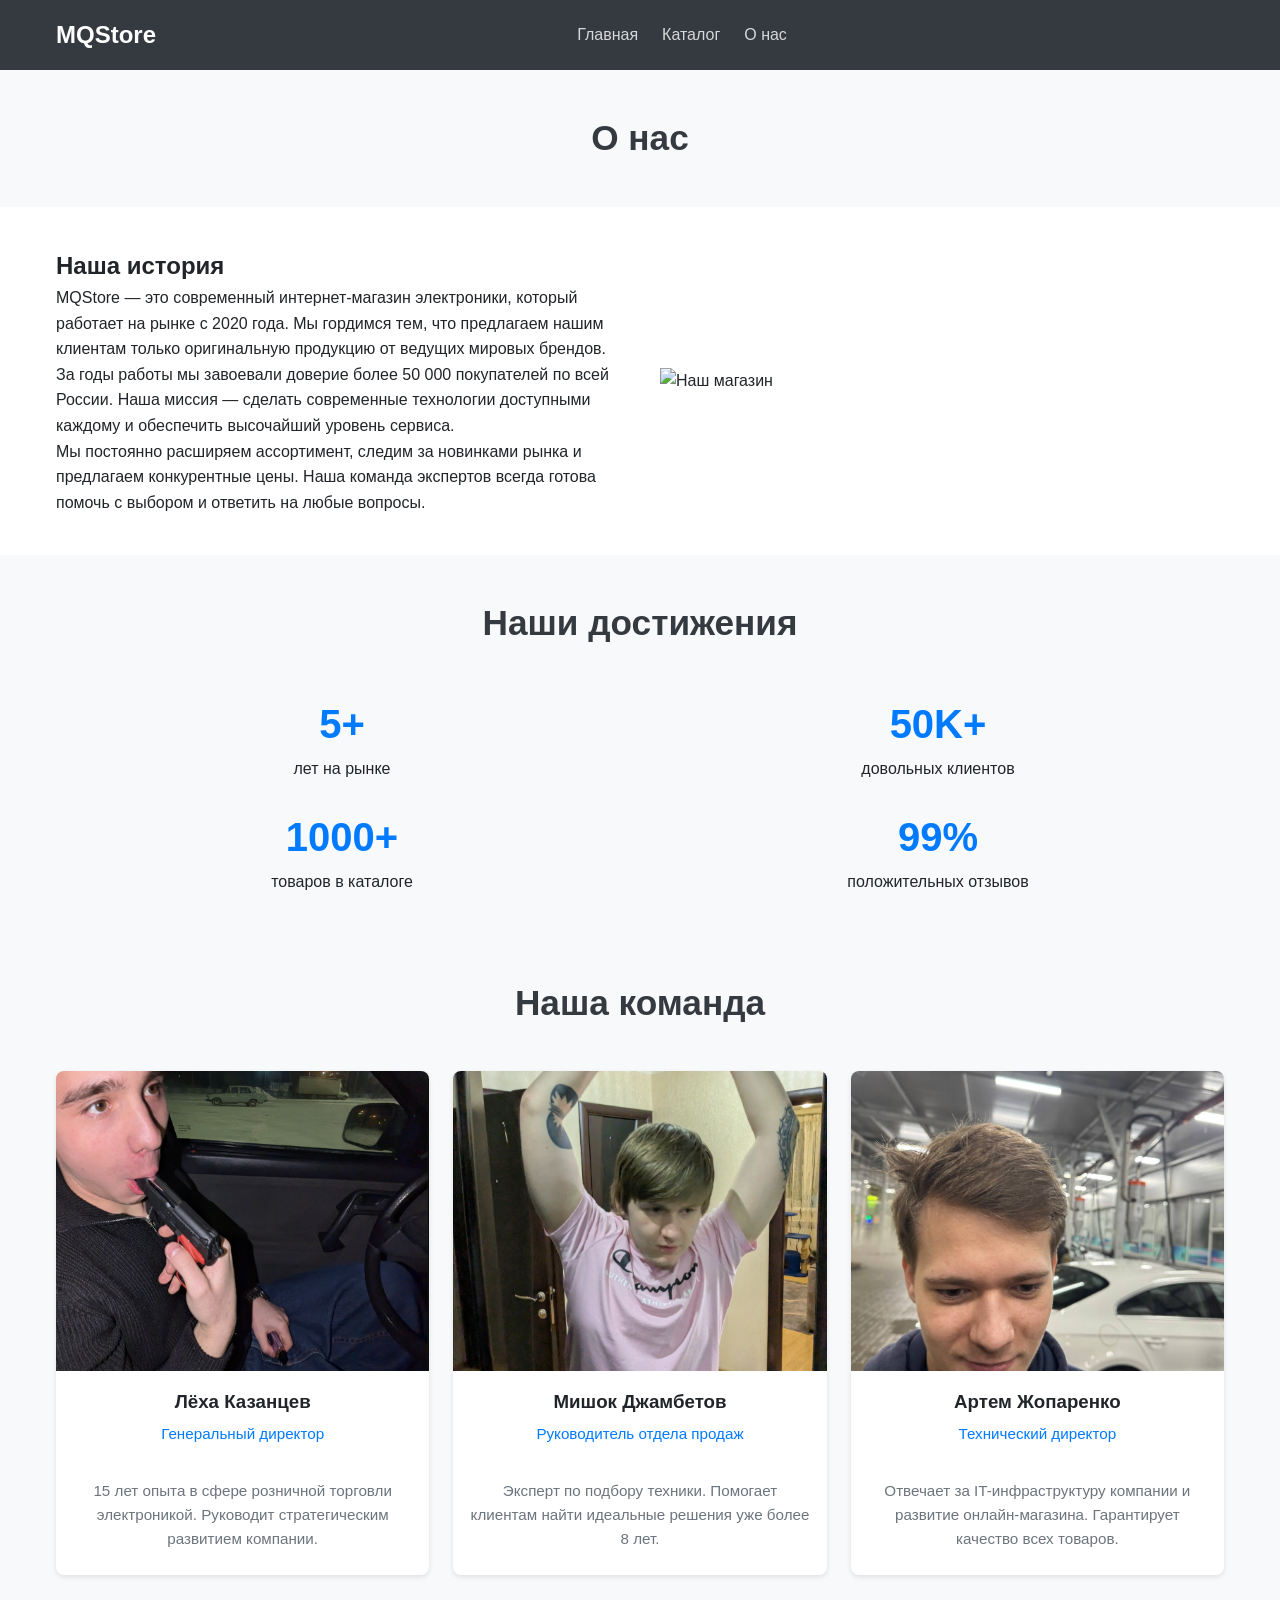
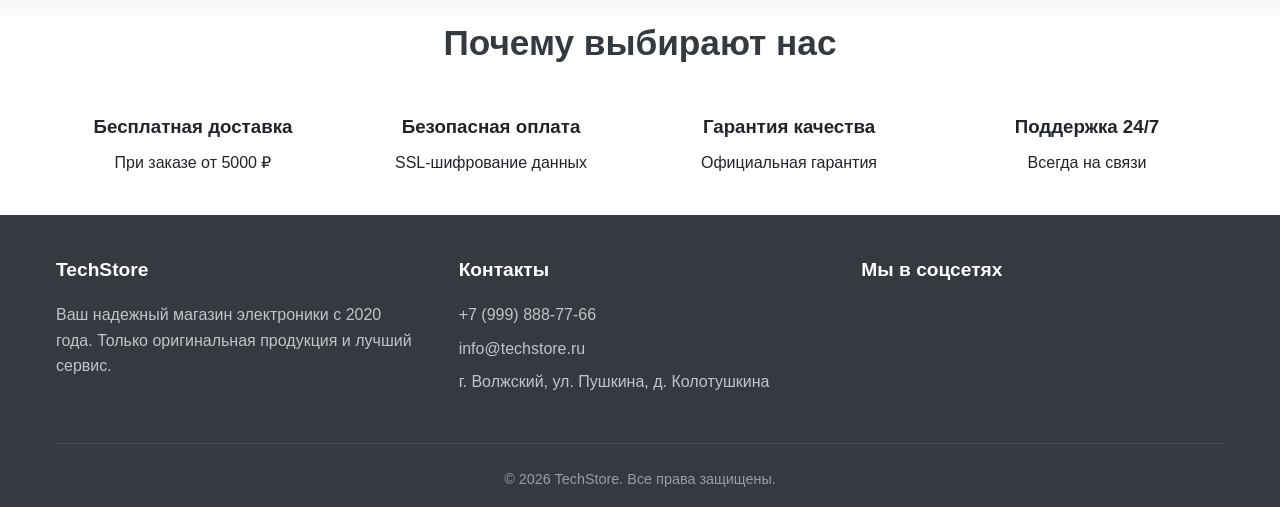
==== about.html @ 111b36d4 "добавляем кентиков" ====
<!DOCTYPE html>
<html lang="ru-RU">
  <head>
    <meta charset="UTF-8" />
    <meta name="viewport" content="width=device-width, initial-scale=1.0" />
    <title>MQStore - О нас</title>
    <link rel="stylesheet" href="css/style.css" />
    <link rel="stylesheet" href="" />
  </head>
  <body>
    <header>
      <nav class="navbar">
        <div class="container">
          <div class="logo">
            <a href="index.html">MQStore</a>
          </div>
          <ul class="nav-menu">
            <li><a href="index.html">Главная</a></li>
            <li><a href="catalog.html">Каталог</a></li>
            <li><a href="about.html">О нас</a></li>
          </ul>
          <div class="nav-icons">
            <button aria-label="Поиск"><i class="fas fa-search"></i></button>
            <button aria-label="Корзина"><i class="fas fa-shopping-cart"></i></button>
          </div>
          <div class="menu-toggle" aria-label="Меню">
            <span></span>
            <span></span>
            <span></span>
          </div>
        </div>
      </nav>
    </header>

    <section class="page-header" style="padding: var(--spacing-xl) 0; background: var(--light-bg)">
      <div class="container">
        <h1 class="section-title" style="margin-bottom: 0">О нас</h1>
      </div>
    </section>

    <section class="about-story">
      <div class="container">
        <div class="about-content">
          <h2>Наша история</h2>
          <p>
            MQStore — это современный интернет-магазин электроники, который работает на рынке с 2020 года. Мы гордимся тем, что предлагаем
            нашим клиентам только оригинальную продукцию от ведущих мировых брендов.
          </p>
          <p>
            За годы работы мы завоевали доверие более 50 000 покупателей по всей России. Наша миссия — сделать современные технологии
            доступными каждому и обеспечить высочайший уровень сервиса.
          </p>
          <p>
            Мы постоянно расширяем ассортимент, следим за новинками рынка и предлагаем конкурентные цены. Наша команда экспертов всегда
            готова помочь с выбором и ответить на любые вопросы.
          </p>
        </div>
        <div class="about-image">
          <img src="https://via.placeholder.com/600x400/2a6df4/ffffff?text=MQStore" alt="Наш магазин" />
        </div>
      </div>
    </section>

    <section class="stats" style="padding: var(--spacing-xl) 0; background: var(--light-bg)">
      <div class="container">
        <h2 class="section-title">Наши достижения</h2>
        <div class="stats-grid">
          <div class="stat-item">
            <span class="stat-number">5+</span>
            <span class="stat-label">лет на рынке</span>
          </div>
          <div class="stat-item">
            <span class="stat-number">50K+</span>
            <span class="stat-label">довольных клиентов</span>
          </div>
          <div class="stat-item">
            <span class="stat-number">1000+</span>
            <span class="stat-label">товаров в каталоге</span>
          </div>
          <div class="stat-item">
            <span class="stat-number">99%</span>
            <span class="stat-label">положительных отзывов</span>
          </div>
        </div>
      </div>
    </section>

    <section class="team">
      <div class="container">
        <h2 class="section-title">Наша команда</h2>
        <div class="team-grid">
          <div class="team-card">
            <img src="img/lexa.png" alt="Лёха Казанцев" />
            <h3>Лёха Казанцев</h3>
            <p class="position">Генеральный директор</p>
            <p>15 лет опыта в сфере розничной торговли электроникой. Руководит стратегическим развитием компании.</p>
          </div>
          <div class="team-card">
            <img src="img/jambo.png" alt="Мишок Джамбетов" />
            <h3>Мишок Джамбетов</h3>
            <p class="position">Руководитель отдела продаж</p>
            <p>Эксперт по подбору техники. Помогает клиентам найти идеальные решения уже более 8 лет.</p>
          </div>
          <div class="team-card">
            <img src="img/artem.png" alt="Артем Жопаренко" />
            <h3>Артем Жопаренко</h3>
            <p class="position">Технический директор</p>
            <p>Отвечает за IT-инфраструктуру компании и развитие онлайн-магазина. Гарантирует качество всех товаров.</p>
          </div>
        </div>
      </div>
    </section>

    <section class="benefits" style="padding-top: 0">
      <div class="container">
        <h2 class="section-title">Почему выбирают нас</h2>
        <div class="benefits-grid">
          <div class="benefit-item">
            <i class="fas fa-truck"></i>
            <h3>Бесплатная доставка</h3>
            <p>При заказе от 5000 ₽</p>
          </div>
          <div class="benefit-item">
            <i class="fas fa-lock"></i>
            <h3>Безопасная оплата</h3>
            <p>SSL-шифрование данных</p>
          </div>
          <div class="benefit-item">
            <i class="fas fa-shield-alt"></i>
            <h3>Гарантия качества</h3>
            <p>Официальная гарантия</p>
          </div>
          <div class="benefit-item">
            <i class="fas fa-headset"></i>
            <h3>Поддержка 24/7</h3>
            <p>Всегда на связи</p>
          </div>
        </div>
      </div>
    </section>
    <footer>
      <div class="container">
        <div class="footer-content">
          <div class="footer-section">
            <h3>TechStore</h3>
            <p>Ваш надежный магазин электроники с 2020 года. Только оригинальная продукция и лучший сервис.</p>
          </div>
          <div class="footer-section">
            <h3>Контакты</h3>
            <ul>
              <li><i class="fas fa-phone"></i> +7 (999) 888-77-66</li>
              <li><i class="fas fa-envelope"></i> info@techstore.ru</li>
              <li><i class="fas fa-map-marker-alt"></i> г. Волжский, ул. Пушкина, д. Колотушкина</li>
            </ul>
          </div>
          <div class="footer-section">
            <h3>Мы в соцсетях</h3>
            <div class="social-links">
              <a href="#" aria-label="ВКонтакте"><i class="fab fa-vk"></i></a>
              <a href="#" aria-label="Telegram"><i class="fab fa-telegram"></i></a>
              <a href="#" aria-label="YouTube"><i class="fab fa-youtube"></i></a>
            </div>
          </div>
        </div>
        <div class="copyright">
          <p>&copy; 2026 TechStore. Все права защищены.</p>
        </div>
      </div>
    </footer>
    <script>
      document.querySelector(".menu-toggle").addEventListener("click", function () {
        document.querySelector(".nav-menu").classList.toggle("active");
      });
    </script>
  </body>
</html>
---- css/style.css ----
* {
    margin: 0;
    padding: 0;
    box-sizing: border-box;
}

:root {
    --primary-color: #007bff;
    --secondary-color: #6c757d;
    --dark-bg: #343a40;
    --light-bg: #f8f9fa;
    --text-dark: #212529;
    --text-light: #6c757d;
    --white: #ffffff;

    --font-main: 'Segoe UI', Tahoma, Geneva, Verdana, sans-serif;

    --spacing-sm: 8px;
    --spacing-md: 16px;
    --spacing-lg: 24px;
    --spacing-xl: 40px;
    --container-width: 1200px;
}

body {
    font-family: var(--font-main);
    color: var(--text-dark);
    line-height: 1.6;
    background-color: var(--white);
}

img {
    max-width: 100%;
    height: auto;
    display: block;
}

.container {
    max-width: var(--container-width);
    margin: 0 auto;
    padding: 0 var(--spacing-md);
}

.navbar {
    background-color: var(--dark-bg);
    padding: var(--spacing-md) 0;
    position: sticky;
    top: 0;
    z-index: 100;
}

.navbar .container {
    display: flex;
    justify-content: space-between;
    align-items: center;
}

.logo a {
    color: var(--white);
    font-size: 1.5rem;
    font-weight: bold;
    text-decoration: none;
}

.nav-menu {
    display: flex;
    list-style: none;
    gap: var(--spacing-lg);
}

.nav-menu a {
    color: rgba(255, 255, 255, 0.8);
    text-decoration: none;
    padding: var(--spacing-sm) 0;
    transition: color 0.3s ease;
}

.nav-menu a:hover,
.nav-menu a.active {
    color: var(--white);
    border-bottom: 2px solid var(--primary-color);
}

.nav-icons {
    display: flex;
    gap: var(--spacing-md);
}

.nav-icons button {
    background: none;
    border: none;
    color: var(--white);
    font-size: 1.2rem;
    cursor: pointer;
    transition: color 0.3s ease;
}

.nav-icons button:hover {
    color: var(--primary-color);
}

.menu-toggle {
    display: none;
    flex-direction: column;
    cursor: pointer;
}

.menu-toggle span {
    width: 25px;
    height: 3px;
    background-color: var(--white);
    margin: 3px 0;
    transition: 0.3s;
}

.hero {
    background: linear-gradient(rgba(0, 0, 0, 0.6), rgba(0, 0, 0, 0.6)), url('../img/banner.jpg') center/cover no-repeat;
    color: var(--white);
    padding: 100px 0;
    text-align: center;
}

.hero h1 {
    font-size: 3rem;
    margin-bottom: var(--spacing-md);
}

.hero p {
    font-size: 1.2rem;
    margin-bottom: var(--spacing-lg);
    opacity: 0.9;
}

.btn {
    display: inline-block;
    padding: 12px 30px;
    border: none;
    border-radius: 5px;
    cursor: pointer;
    font-size: 1rem;
    font-weight: 500;
    text-decoration: none;
    transition: all 0.3s ease;
}

.btn-primary {
    background-color: var(--primary-color);
    color: var(--white);
}

.btn-primary:hover {
    background-color: #0056b3;
    transform: translateY(-2px);
    box-shadow: 0 4px 10px rgba(0, 123, 255, 0.3);
}

.btn-outline {
    background-color: transparent;
    border: 2px solid var(--white);
    color: var(--white);
}

.btn-outline:hover {
    background-color: var(--white);
    color: var(--dark-bg);
}

.section-title {
    text-align: center;
    margin-bottom: var(--spacing-xl);
    font-size: 2.2rem;
    color: var(--dark-bg);
}

/* Популярные товары */
.popular-products {
    padding: var(--spacing-xl) 0;
    background-color: var(--light-bg);
}

/* Карточка товара*/
.products-grid {
    display: grid;
    grid-template-columns: repeat(auto-fit, minmax(250px, 1fr));
    gap: var(--spacing-lg);
    margin-bottom: var(--spacing-xl);
}

.product-card {
    background: var(--white);
    border-radius: 8px;
    overflow: hidden;
    box-shadow: 0 2px 5px rgba(0,0,0,0.1);
    transition: transform 0.3s ease, box-shadow 0.3s ease;
    text-align: center;
    padding-bottom: var(--spacing-md);
}

.product-card:hover {
    transform: translateY(-5px);
    box-shadow: 0 5px 20px rgba(0,0,0,0.15);
}

.product-card img {
    width: 100%;
    height: 200px;
    object-fit: cover;
    transition: transform 0.3s ease;
}

.product-card:hover img {
    transform: scale(1.05);
}

.product-card h3 {
    margin: var(--spacing-md) var(--spacing-sm) var(--spacing-sm);
    font-size: 1.1rem;
}

.product-card .price {
    color: var(--primary-color);
    font-weight: bold;
    font-size: 1.2rem;
    margin-bottom: var(--spacing-sm);
}

.product-card .rating {
    color: #ffc107;
    margin-bottom: var(--spacing-md);
}

.product-card .rating span {
    color: var(--text-light);
    margin-left: 5px;
}

.product-card .btn {
    background-color: var(--primary-color);
    color: var(--white);
    padding: 8px 20px;
    font-size: 0.9rem;
}

.product-card .btn:hover {
    background-color: #0056b3;
}

/*Смотреть все*/
.text-center {
    text-align: center;
}

/*преимущества*/
.benefits {
    padding: var(--spacing-xl) 0;
}

.benefits-grid {
    display: grid;
    grid-template-columns: repeat(auto-fit, minmax(200px, 1fr));
    gap: var(--spacing-lg);
}

.benefit-item {
    text-align: center;
}

.benefit-item i {
    font-size: 3rem;
    color: var(--primary-color);
    margin-bottom: var(--spacing-md);
}

.benefit-item h3 {
    margin-bottom: var(--spacing-sm);
}

/*О нас*/
.about-story {
    padding: var(--spacing-xl) 0;
}

.about-story .container {
    display: grid;
    grid-template-columns: 1fr 1fr;
    gap: var(--spacing-xl);
    align-items: center;
}

.stats-grid {
    display: grid;
    grid-template-columns: repeat(2, 1fr);
    gap: var(--spacing-lg);
    margin-top: var(--spacing-xl);
}

.stat-item {
    text-align: center;
}

.stat-number {
    display: block;
    font-size: 2.5rem;
    font-weight: bold;
    color: var(--primary-color);
}

.team {
    padding: var(--spacing-xl) 0;
    background-color: var(--light-bg);
}

.team-grid {
    display: grid;
    grid-template-columns: repeat(auto-fit, minmax(280px, 1fr));
    gap: var(--spacing-lg);
}

.team-card {
    background: var(--white);
    border-radius: 8px;
    overflow: hidden;
    text-align: center;
    box-shadow: 0 2px 5px rgba(0,0,0,0.1);
}

.team-card img {
    width: 100%;
    height: 300px;
    object-fit: cover;
}

.team-card h3 {
    margin-top: var(--spacing-md);
    margin-bottom: 5px;
}

.team-card .position {
    color: var(--primary-color);
    font-weight: 500;
    margin-bottom: var(--spacing-sm);
}

.team-card p {
    padding: 0 var(--spacing-md) var(--spacing-lg);
    color: var(--text-light);
    font-size: 0.95rem;
}

/*Футер  */
footer {
    background-color: var(--dark-bg);
    color: var(--white);
    padding: var(--spacing-xl) 0 var(--spacing-md);
}

.footer-content {
    display: grid;
    grid-template-columns: repeat(auto-fit, minmax(250px, 1fr));
    gap: var(--spacing-xl);
    margin-bottom: var(--spacing-xl);
}

.footer-section h3 {
    color: var(--white);
    margin-bottom: var(--spacing-md);
    font-size: 1.2rem;
}

.footer-section p,
.footer-section ul {
    color: rgba(255,255,255,0.7);
}

.footer-section ul {
    list-style: none;
}

.footer-section ul li {
    margin-bottom: var(--spacing-sm);
}

.footer-section a {
    color: rgba(255,255,255,0.7);
    text-decoration: none;
    transition: color 0.3s ease;
}

.footer-section a:hover {
    color: var(--white);
}

.social-links {
    display: flex;
    gap: var(--spacing-md);
    margin-top: var(--spacing-md);
}

.social-links a {
    color: var(--white);
    font-size: 1.5rem;
}

.copyright {
    text-align: center;
    padding-top: var(--spacing-lg);
    border-top: 1px solid rgba(255,255,255,0.1);
    color: rgba(255,255,255,0.5);
    font-size: 0.9rem;
}
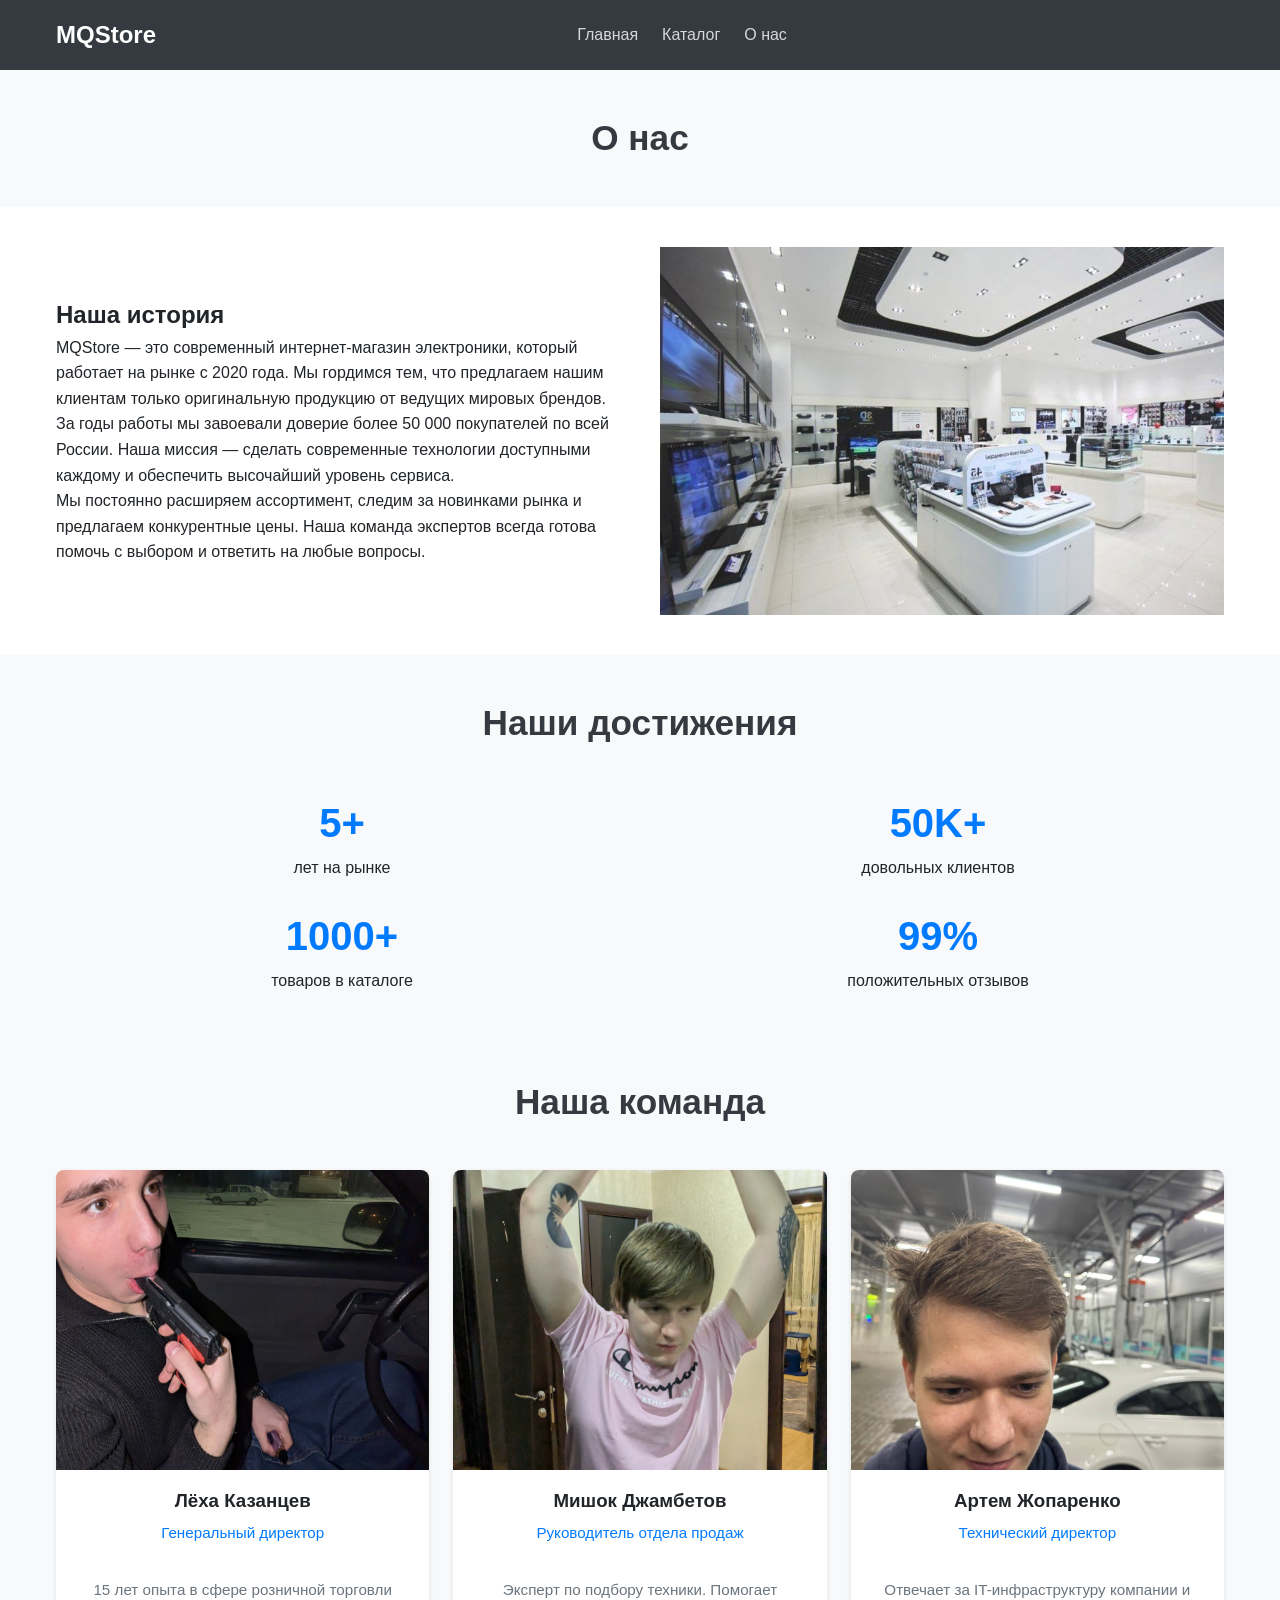
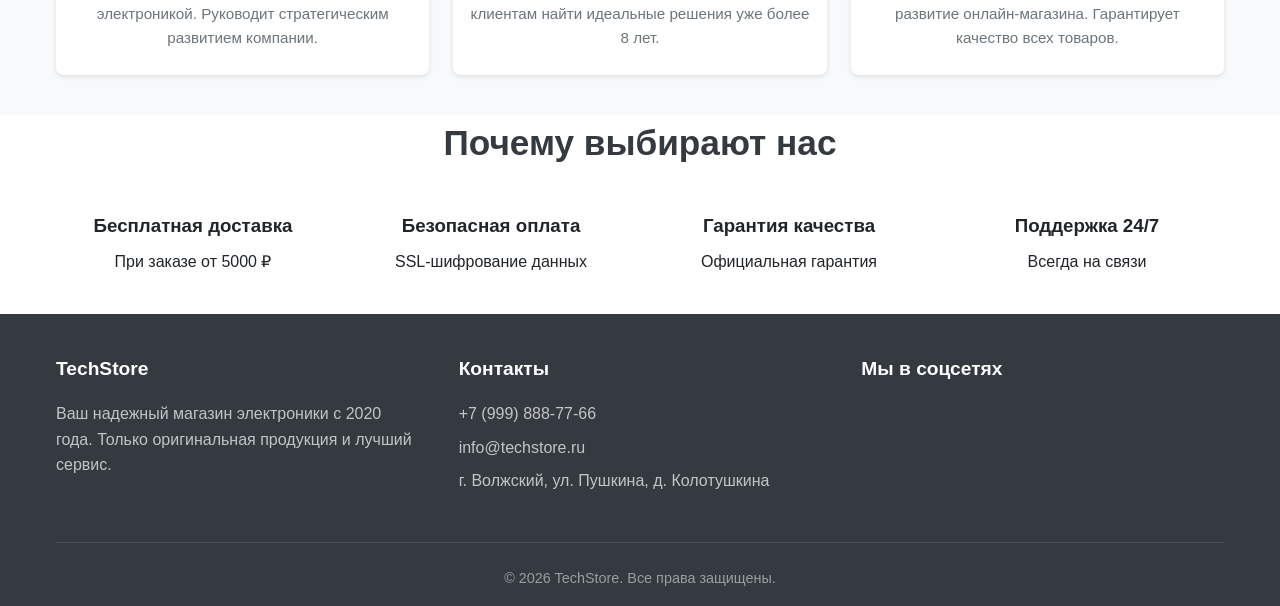
==== commit 8538f104: "добавлены все картинки" ====
--- a/about.html
+++ b/about.html
@@ -56,7 +56,7 @@
           </p>
         </div>
         <div class="about-image">
-          <img src="https://via.placeholder.com/600x400/2a6df4/ffffff?text=MQStore" alt="Наш магазин" />
+          <img src="img/banner.jpg" alt="Наш магазин" />
         </div>
       </div>
     </section>
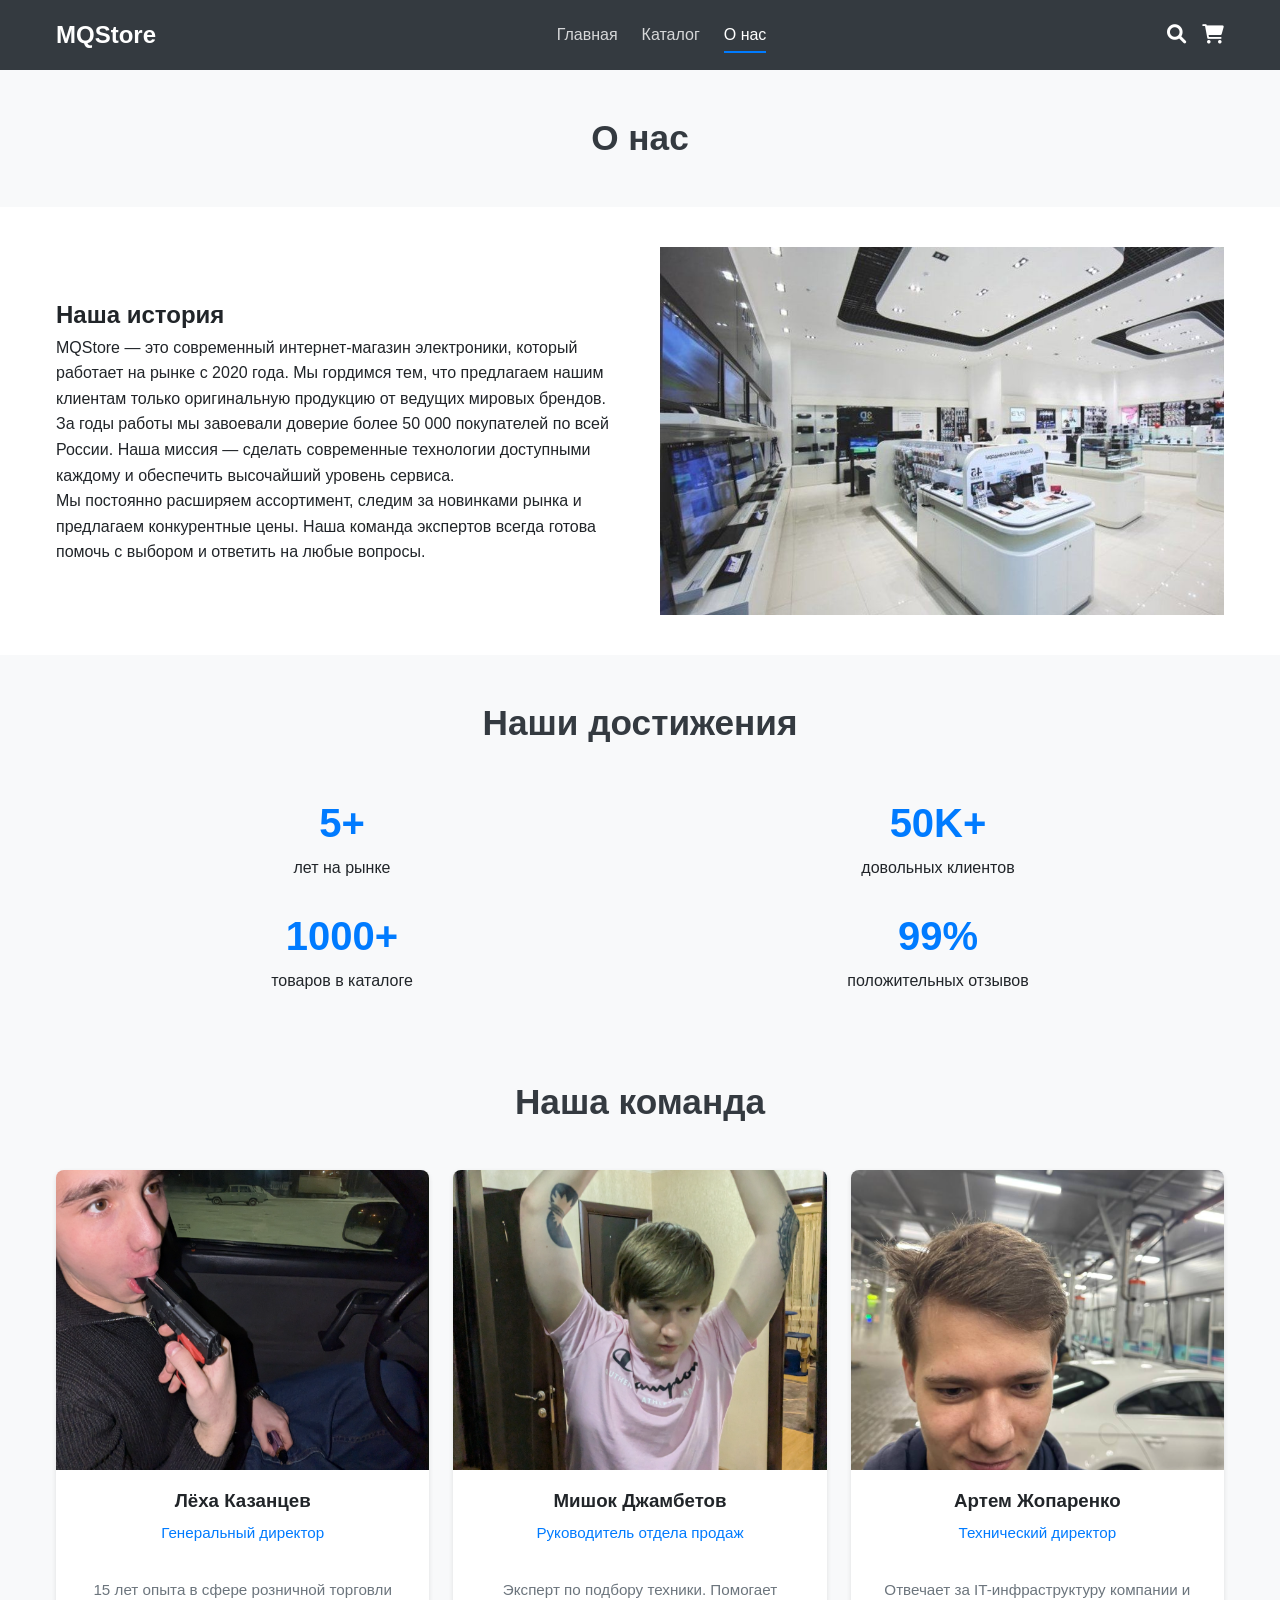
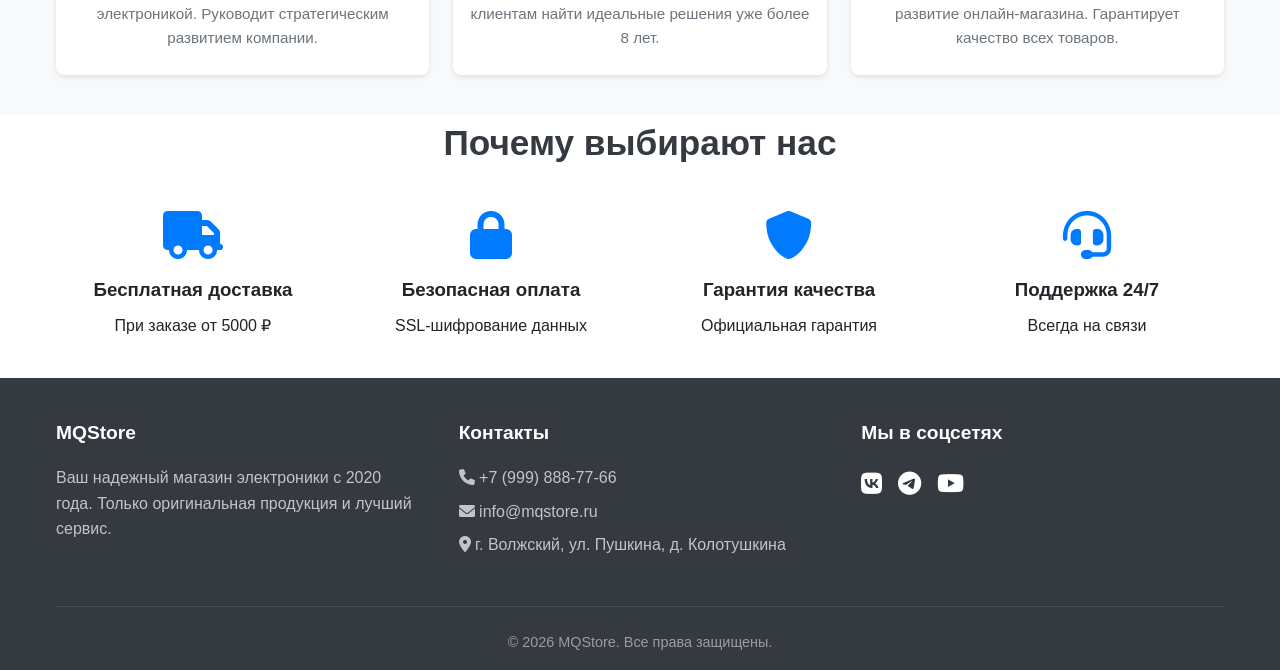
==== commit 1f2fc7b9: "работа над ошибками" ====
--- a/about.html
+++ b/about.html
@@ -5,7 +5,7 @@
     <meta name="viewport" content="width=device-width, initial-scale=1.0" />
     <title>MQStore - О нас</title>
     <link rel="stylesheet" href="css/style.css" />
-    <link rel="stylesheet" href="" />
+    <link rel="stylesheet" href="https://cdnjs.cloudflare.com/ajax/libs/font-awesome/6.0.0/css/all.min.css" />
   </head>
   <body>
     <header>
@@ -17,13 +17,13 @@
           <ul class="nav-menu">
             <li><a href="index.html">Главная</a></li>
             <li><a href="catalog.html">Каталог</a></li>
-            <li><a href="about.html">О нас</a></li>
+            <li><a href="about.html" class="active">О нас</a></li>
           </ul>
           <div class="nav-icons">
-            <button aria-label="Поиск"><i class="fas fa-search"></i></button>
-            <button aria-label="Корзина"><i class="fas fa-shopping-cart"></i></button>
+            <button><i class="fas fa-search"></i></button>
+            <button><i class="fas fa-shopping-cart"></i></button>
           </div>
-          <div class="menu-toggle" aria-label="Меню">
+          <div class="menu-toggle">
             <span></span>
             <span></span>
             <span></span>
@@ -142,28 +142,28 @@
       <div class="container">
         <div class="footer-content">
           <div class="footer-section">
-            <h3>TechStore</h3>
+            <h3>MQStore</h3>
             <p>Ваш надежный магазин электроники с 2020 года. Только оригинальная продукция и лучший сервис.</p>
           </div>
           <div class="footer-section">
             <h3>Контакты</h3>
             <ul>
               <li><i class="fas fa-phone"></i> +7 (999) 888-77-66</li>
-              <li><i class="fas fa-envelope"></i> info@techstore.ru</li>
+              <li><i class="fas fa-envelope"></i> info@mqstore.ru</li>
               <li><i class="fas fa-map-marker-alt"></i> г. Волжский, ул. Пушкина, д. Колотушкина</li>
             </ul>
           </div>
           <div class="footer-section">
             <h3>Мы в соцсетях</h3>
             <div class="social-links">
-              <a href="#" aria-label="ВКонтакте"><i class="fab fa-vk"></i></a>
-              <a href="#" aria-label="Telegram"><i class="fab fa-telegram"></i></a>
-              <a href="#" aria-label="YouTube"><i class="fab fa-youtube"></i></a>
+              <a href="#"><i class="fab fa-vk"></i></a>
+              <a href="#"><i class="fab fa-telegram"></i></a>
+              <a href="#"><i class="fab fa-youtube"></i></a>
             </div>
           </div>
         </div>
         <div class="copyright">
-          <p>&copy; 2026 TechStore. Все права защищены.</p>
+          <p>&copy; 2026 MQStore. Все права защищены.</p>
         </div>
       </div>
     </footer>
